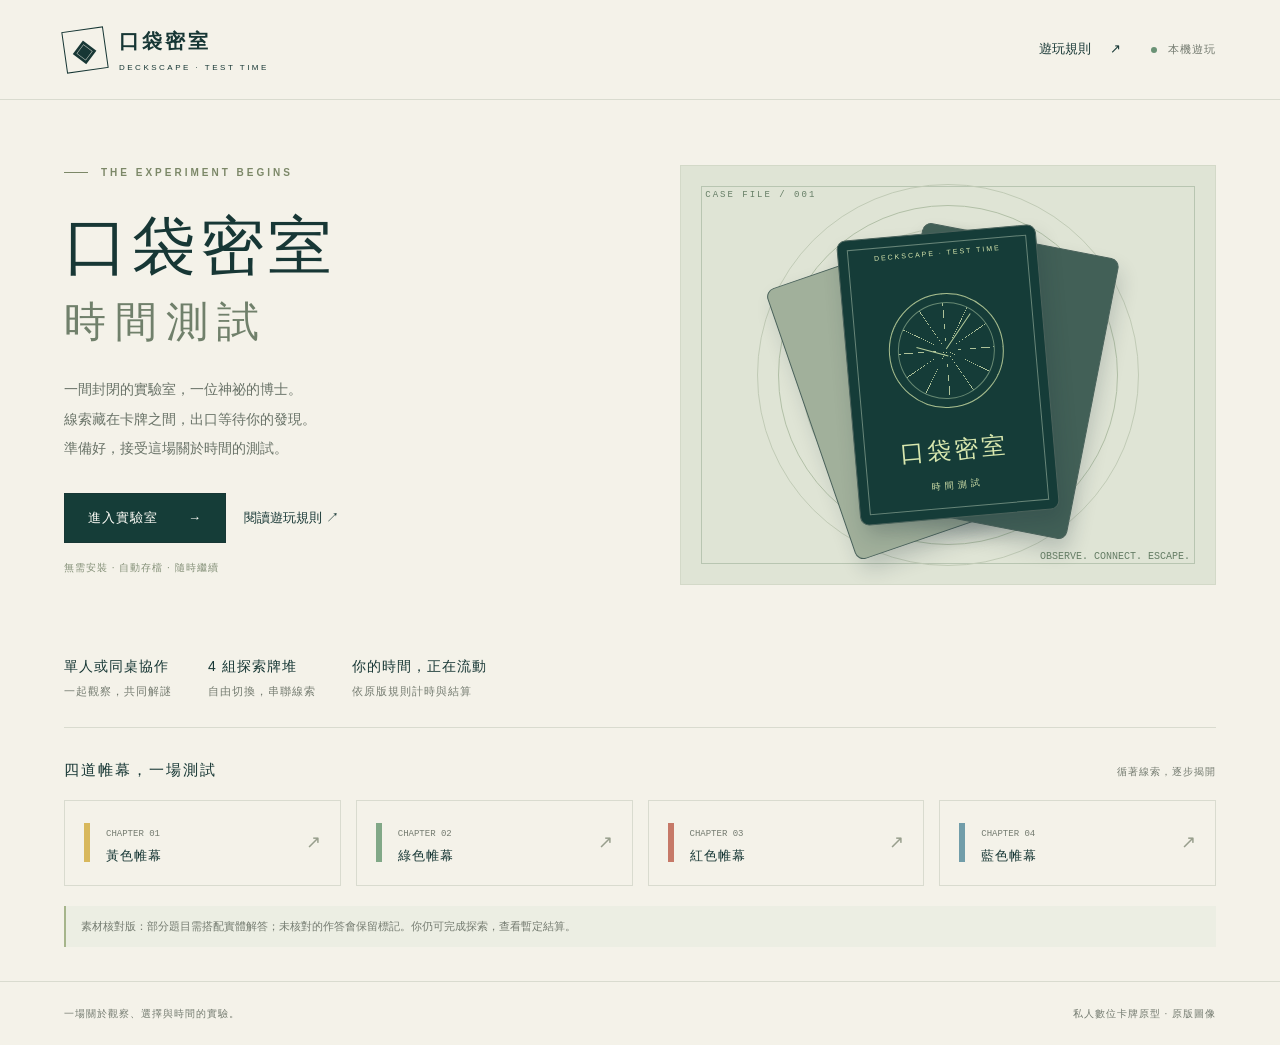
==== index.html @ a0c1925c "Add files via upload" ====
<!doctype html>
<html lang="zh-Hant">
<head>
  <meta charset="utf-8">
  <meta name="viewport" content="width=device-width, initial-scale=1">
  <meta name="theme-color" content="#102a2a">
  <meta name="description" content="口袋密室：時間測試。以原版卡牌進行的本機解謎遊戲。">
  <title>口袋密室 · 時間測試</title>
  <link rel="stylesheet" href="css/style.css">
  <script defer src="js/cards.js"></script>
  <script defer src="js/puzzles.js"></script>
  <script defer src="js/game.js"></script>
  <script defer src="js/ui.js"></script>
</head>
<body>
  <header class="site-header">
    <a class="brand" href="#" id="home-link" aria-label="回到首頁"><span class="brand-mark">◈</span><span>口袋密室<small>DECKSCAPE · TEST TIME</small></span></a>
    <nav aria-label="主選單"><button class="text-button" id="rules-button">遊玩規則 <span>↗</span></button><span class="local-badge"><i></i> 本機遊玩</span></nav>
  </header>
  <main id="app"></main>
  <footer><span>一場關於觀察、選擇與時間的實驗。</span><span>私人數位卡牌原型 · 原版圖像</span></footer>
  <dialog id="modal" aria-labelledby="modal-title"><div class="modal-header"><h2 id="modal-title"></h2><button class="icon-button" id="modal-close" aria-label="關閉視窗">×</button></div><div id="modal-content"></div></dialog>
  <div id="toast" role="status" aria-live="polite"></div>
  <noscript>這個遊戲需要開啟瀏覽器的 JavaScript。</noscript>
</body>
</html>
---- css/style.css ----
@charset "UTF-8";
:root{--paper:#f4f2e9;--ink:#173735;--muted:#747b70;--line:#d9dbcf;--green:#153d38;--accent:#cfdd88;--white:#fffef8;--serif:"Noto Serif TC","PMingLiU",serif;--sans:"Microsoft JhengHei","PingFang TC",sans-serif}
*{box-sizing:border-box}body{margin:0;color:var(--ink);background:var(--paper);font-family:var(--sans);font-size:15px;line-height:1.7}button,input,textarea,select{font:inherit}button,a,input,textarea,select{-webkit-tap-highlight-color:transparent}button{cursor:pointer}button:disabled{cursor:not-allowed;opacity:.5}a{color:inherit;text-decoration:none}button:focus-visible,a:focus-visible,input:focus-visible,textarea:focus-visible,select:focus-visible{outline:3px solid #6b9b76;outline-offset:4px}button{color:inherit}::selection{background:#d1dc9b}img{max-width:100%;display:block}.site-header{max-width:1440px;margin:auto;min-height:100px;padding:24px 5%;display:flex;align-items:center;justify-content:space-between;border-bottom:1px solid var(--line)}.brand{display:flex;gap:13px;align-items:center;font-weight:700;font-size:20px;letter-spacing:3px}.brand-mark{width:42px;height:42px;border:1px solid var(--ink);display:grid;place-items:center;font-size:29px;line-height:1;transform:rotate(-8deg)}.brand small{display:block;font-size:8px;letter-spacing:2.5px;font-weight:500;margin-top:3px}nav{display:flex;gap:30px;align-items:center}.text-button{background:none;border:0;padding:8px 0;font-size:13px}.text-button span{margin-left:15px}.local-badge{font-size:11px;letter-spacing:1px;color:var(--muted)}.local-badge i{display:inline-block;width:6px;height:6px;border-radius:100%;background:#6a9275;margin-right:7px}main{max-width:1440px;margin:auto;min-height:calc(100vh - 173px)}footer{max-width:1440px;margin:0 auto;padding:23px 5%;display:flex;justify-content:space-between;color:var(--muted);font-size:10px;letter-spacing:1px;border-top:1px solid var(--line)}.eyebrow{font-size:10px;font-weight:700;letter-spacing:3px;color:#7c8868;margin:0 0 23px;display:flex;align-items:center;gap:13px}.eyebrow::before{content:"";width:24px;height:1px;background:currentColor}.home{padding:60px 5% 34px}.hero{display:grid;grid-template-columns:1fr 1fr;gap:7%;align-items:center;min-height:430px}.hero h1{font-family:var(--serif);font-weight:500;font-size:clamp(40px,5vw,72px);line-height:1.35;letter-spacing:4px;margin:0 0 25px}.hero h1 span{display:block;color:#70806b;font-size:.65em;letter-spacing:9px;margin-top:4px}.hero-description{font-size:14px;max-width:360px;color:#687267;line-height:2.1}.hero-actions{display:flex;align-items:center;gap:18px;margin-top:30px;flex-wrap:wrap}.button{border:1px solid var(--ink);padding:13px 23px;background:var(--green);color:var(--white);font-size:13px;letter-spacing:1px;display:inline-flex;justify-content:center;align-items:center;gap:30px;transition:background .2s,transform .2s}.button:hover{background:#26554b;transform:translateY(-1px)}.button.secondary{background:transparent;color:var(--ink);border-color:#c9cec0}.button.secondary:hover{background:#e8ebdc}.button.light{background:var(--accent);color:var(--ink);border-color:var(--accent)}.button.danger{border-color:#a35243;background:#a35243}.hero-fineprint{font-size:10px;letter-spacing:1px;color:#849078;margin-top:16px}.art{position:relative;height:420px;background:#dfe4d5;overflow:hidden;border:1px solid #d3d9c8;display:grid;place-items:center}.art:before{content:"";position:absolute;inset:20px;border:1px solid #b8c5b1}.art-circle{width:340px;height:340px;border:1px solid #b2c0a7;border-radius:100%;position:absolute}.art-circle:before,.art-circle:after{content:"";position:absolute;border:1px solid #c1cbb6;border-radius:100%;inset:22px}.art-circle:after{inset:-22px}.art-label{position:absolute;left:24px;top:24px;font:9px monospace;letter-spacing:2px;color:#657d65}.art-bottom{position:absolute;bottom:22px;right:25px;font:10px monospace;color:#657d65}.cover-card{width:200px;height:286px;position:absolute;border-radius:9px;box-shadow:4px 12px 20px #162c3330;border:1px solid #4a625b;overflow:hidden}.cover-card.back-one{background:#a1b09b;transform:rotate(-19deg) translate(-46px,4px)}.cover-card.back-two{background:#426057;transform:rotate(11deg) translate(47px,-3px)}.cover-card.main{background:#153c38;color:#d8e7ae;transform:rotate(-5deg);padding:14px;text-align:center}.cover-card.main:before{content:"";position:absolute;inset:9px;border:1px solid #678578;pointer-events:none}.cover-card .tiny{font-size:7px;letter-spacing:2px}.clock-face{width:115px;height:115px;border:1px solid #a8be8e;border-radius:100%;margin:34px auto 22px;position:relative;background:repeating-conic-gradient(from 0deg,#aec299 0deg 1deg,transparent 1deg 30deg);box-shadow:inset 0 0 0 8px #153c38,inset 0 0 0 9px #668872}.clock-face:before{content:"";position:absolute;background:#b8ce9c;width:1px;height:43px;left:50%;top:12px;transform-origin:bottom;transform:rotate(39deg)}.clock-face:after{content:"";position:absolute;background:#b8ce9c;width:33px;height:1px;top:50%;left:26px;transform:rotate(20deg)}.cover-name{font-family:var(--serif);font-size:24px;letter-spacing:3px}.cover-sub{font-size:9px;letter-spacing:4px;margin-top:7px}.home-meta{display:flex;gap:36px;padding:27px 0;border-bottom:1px solid var(--line);margin-top:38px}.home-meta span{color:var(--muted);font-size:11px;letter-spacing:1px}.home-meta strong{display:block;color:var(--ink);font-size:14px;font-weight:500;margin-bottom:3px}.section-top{display:flex;align-items:baseline;justify-content:space-between;margin:29px 0 17px}.section-top h2{font-weight:500;font-size:15px;letter-spacing:2px;margin:0}.section-top span{color:var(--muted);font-size:10px;letter-spacing:1px}.curtain-grid{display:grid;grid-template-columns:repeat(4,1fr);gap:15px}.curtain-tile{border:1px solid var(--line);padding:17px 19px;display:flex;align-items:center;gap:16px;position:relative}.swatch{width:6px;height:39px;background:var(--deck-color)}.curtain-tile small{font:9px monospace;color:var(--muted)}.curtain-tile h3{margin:2px 0 0;font-size:13px;font-weight:500;letter-spacing:1px}.tile-end{margin-left:auto;color:#989f8d;font-size:18px}.notice{font-size:11px;line-height:1.8;color:#747b70;background:#eceee3;border-left:2px solid #a6b58b;padding:11px 15px;margin:20px 0 0}.notice.warning{color:#854935;background:#f4e6d9;border-color:#b47a5b}.game{padding:27px 5% 35px}.game-top{display:flex;align-items:center;justify-content:space-between;gap:20px;margin-bottom:24px}.game-top h1{font-size:22px;font-family:var(--serif);font-weight:500;letter-spacing:2px;margin:0}.game-top p{font-size:11px;color:var(--muted);margin:3px 0}.metrics{display:flex;align-items:center;gap:22px}.metric{min-width:57px}.metric span{display:block;font-size:9px;letter-spacing:1px;color:var(--muted)}.metric strong{font-family:monospace;font-size:20px;font-weight:400}.metric.timer strong{font-size:24px}.game-layout{display:grid;grid-template-columns:185px minmax(290px,1fr) 265px;gap:23px;align-items:start}.deck-list{display:flex;flex-direction:column;gap:10px}.deck-button{border:1px solid var(--line);border-left:3px solid var(--deck-color);padding:13px 13px;text-align:left;background:transparent;width:100%}.deck-button.active{background:var(--white);border-color:var(--deck-color)}.deck-button .deck-name{font-size:13px;display:block}.deck-button small{color:var(--muted);font-size:9px}.deck-number{font:9px monospace;color:var(--muted);display:block;margin-bottom:5px}.deck-progress{height:2px;background:#dde1d1;margin-top:11px}.deck-progress span{display:block;background:var(--deck-color);height:100%}.side-heading{font-size:10px;letter-spacing:2px;color:var(--muted);font-weight:500;margin:0 0 12px}.side-tools{display:flex;flex-direction:column;gap:9px;margin-top:23px}.side-tools button{background:none;border:1px solid var(--line);text-align:left;font-size:11px;padding:10px 12px}.card-table{background:#e2e7da;min-height:430px;padding:17px;border:1px solid #d3dbc9;position:relative;text-align:center}.card-topline{display:flex;justify-content:space-between;font-size:9px;color:#677b66;letter-spacing:2px;margin-bottom:14px}.card-holder{display:flex;align-items:center;justify-content:center;min-height:330px}.game-card{max-height:580px;max-width:100%;width:auto;box-shadow:0 8px 20px #26392320;border-radius:9px;cursor:zoom-in}.card-controls{display:flex;gap:8px;justify-content:center;align-items:center;margin-top:16px;font-size:10px;color:#657763}.card-controls button{background:none;border:1px solid #bac8ad;color:#4a684e;padding:5px 12px;font-size:10px}.card-controls .arrow{border:0;font-size:16px;padding:0 8px}.interaction{padding:20px;background:var(--white);border:1px solid var(--line);margin-top:16px;text-align:left}.interaction h2{font-size:16px;font-weight:500;margin:0 0 10px}.interaction p{font-size:12px;color:#6f7a6a}.interaction .button{padding:11px 16px;font-size:12px;gap:12px}.input-label{display:block;font-size:12px;margin:0 0 10px}.answer-field,textarea,select{background:#fafbf5;border:1px solid #c9d0bd;color:var(--ink);padding:12px;width:100%;border-radius:0}.answer-field{margin-bottom:12px}.answer-options{display:flex;flex-wrap:wrap;gap:8px;margin-bottom:12px}.answer-options label{border:1px solid #cad0be;padding:8px 12px;cursor:pointer;font-size:12px}.answer-options label:has(input:checked){background:#dde8c6;border-color:#8d9f78}.answer-options input{accent-color:var(--green);margin-right:6px}.answer-row{display:flex;gap:12px;align-items:center;flex-wrap:wrap}.answer-row small{font-size:10px;color:var(--muted)}.result-tag{font-size:11px;font-weight:700;color:#56794c;letter-spacing:1px}.result-tag.wrong{color:#a85c40}.result-tag.pending{color:#946f30}.recorded-answer{overflow-wrap:anywhere;background:#edf0e4;padding:10px 12px;font-size:12px}.manual-actions{display:flex;gap:8px;flex-wrap:wrap}.manual-actions button{padding:8px 12px!important}.check-label{display:flex;gap:8px;align-items:start;font-size:11px;margin:13px 0}.inventory{background:#e9eddf;border:1px solid var(--line);padding:17px}.inventory-header{display:flex;justify-content:space-between;align-items:center;margin-bottom:15px}.inventory-header h2{font-size:13px;margin:0;font-weight:500;letter-spacing:1px}.inventory-header span{font:10px monospace;color:var(--muted)}.inventory-grid{display:grid;grid-template-columns:repeat(2,1fr);gap:9px}.item-button{background:var(--white);padding:8px;border:1px solid #d2d8c6;text-align:center;min-width:0}.item-button img{height:90px;width:100%;object-fit:contain}.item-button span{font-size:10px;display:block;margin-top:6px}.empty-inventory{padding:35px 5px;text-align:center;font-size:11px;color:#7a896f;border:1px dashed #bac6aa}.empty-inventory b{display:block;font-size:32px;font-weight:400;margin-bottom:10px}.notebook{margin-top:22px}.notebook label{display:flex;justify-content:space-between;font-size:12px;margin-bottom:8px}.notebook label small{font-size:9px;color:var(--muted)}.notebook textarea{min-height:125px;font-size:12px;line-height:1.9;resize:vertical;background:repeating-linear-gradient(#f4f2e9 0px,#f4f2e9 27px,#d9dbcf 28px)}.help-note{font-size:10px;color:#7d8874;line-height:1.9;margin:15px 0}.complete-deck{padding:110px 20px;color:#59724f}.complete-deck strong{display:block;font-size:30px;margin-bottom:14px}.intro-progress{font-size:11px;color:var(--muted);line-height:1.9}.intro-dots{display:flex;gap:4px;margin:15px 0;flex-wrap:wrap}.intro-dots i{height:4px;width:18px;background:#dde1d2}.intro-dots i.done{background:#74906b}.summary{max-width:1000px;margin:auto;padding:42px 5%}.summary h1{font-family:var(--serif);font-size:40px;font-weight:500;margin:0 0 10px}.summary-layout{display:grid;grid-template-columns:1fr 310px;gap:38px;margin-top:27px}.summary-card{max-height:540px;border-radius:9px}.summary-stats{display:grid;grid-template-columns:repeat(2,1fr);gap:20px;margin:28px 0}.summary-stats div{border-top:1px solid var(--line);padding-top:12px}.summary-stats span{display:block;font-size:11px;color:var(--muted)}.summary-stats strong{font:25px monospace}.summary-rating{font-size:20px;line-height:1.6}.summary-actions{display:flex;gap:12px;flex-wrap:wrap;margin-top:24px}.summary h2{font-size:15px;font-weight:500}.ending-choice{display:grid;grid-template-columns:repeat(2,1fr);gap:8px;margin-bottom:16px}.ending-choice label{font-size:12px;border:1px solid var(--line);padding:10px}.ending-choice label:has(input:checked){background:#e5edce}.ending-choice input{accent-color:var(--green)}dialog{border:1px solid #b8c5ad;padding:0;max-width:min(94vw,960px);width:650px;max-height:92vh;background:var(--paper);color:var(--ink);box-shadow:0 30px 100px #0005}dialog::backdrop{background:#102a2bd9;backdrop-filter:blur(3px)}.modal-header{padding:15px 22px;border-bottom:1px solid var(--line);display:flex;align-items:center;justify-content:space-between;position:sticky;top:0;background:var(--paper);z-index:2}.modal-header h2{font-size:17px;font-weight:500;margin:0}.icon-button{background:none;border:0;font-size:28px;line-height:1;padding:7px}#modal-content{padding:23px;font-size:13px}.rule-list{padding-left:20px}.rule-list li{padding:7px 0}.modal-actions{display:flex;gap:10px;justify-content:flex-end;margin-top:25px;flex-wrap:wrap}.viewer-tools{display:flex;justify-content:center;gap:8px;margin-bottom:18px;flex-wrap:wrap}.viewer-tools button{font-size:11px;padding:7px 12px;background:#e5eadb;border:1px solid #c1ccb4}.viewer-viewport{overflow:auto;max-height:66vh;text-align:center}.viewer-viewport img{margin:auto;max-height:65vh;object-fit:contain;transform-origin:center;transition:transform .15s}.viewer-viewport.zoomed img{max-height:none;max-width:none;width:900px}.reference-grid{display:flex;align-items:flex-start;gap:12px;overflow:auto;max-height:66vh}.reference-grid img{max-width:48%;object-fit:contain;max-height:62vh}.hint-canvas{display:block;width:100%;height:auto;background:#e3deab;margin-top:15px}.log-entry{border-bottom:1px solid var(--line);padding:12px 0;font-size:12px}.log-entry strong{display:block}.log-entry p{margin:5px 0;overflow-wrap:anywhere}.history-grid{display:grid;grid-template-columns:repeat(3,1fr);gap:12px}.history-grid button{border:1px solid var(--line);background:var(--white);padding:10px;font-size:11px}.history-grid img{height:140px;object-fit:contain;margin:auto auto 8px}.developer-bar{background:#803d34;color:white;padding:10px 20px;text-align:center;font-size:12px}#toast{position:fixed;bottom:24px;left:50%;transform:translateX(-50%);background:var(--green);color:var(--white);padding:12px 23px;font-size:12px;z-index:5;max-width:90vw;opacity:0;pointer-events:none;transition:opacity .2s}#toast.visible{opacity:1}.muted{color:var(--muted)}.hidden{display:none!important}
@media(min-width:1500px){.hero{min-height:490px}.art{height:450px}}
@media(max-width:1100px){.game-layout{grid-template-columns:155px minmax(260px,1fr) 210px;gap:15px}.game{padding:23px 3%}.item-button img{height:75px}.hero{gap:4%}.art{height:380px}.curtain-tile{padding:14px 12px}.hero h1{font-size:52px}}
@media(max-width:820px){.game-layout{grid-template-columns:1fr 220px}.left-sidebar{grid-column:1/-1}.deck-list{flex-direction:row}.deck-button{padding:9px;flex:1}.deck-number{display:none}.side-tools{flex-direction:row;margin-top:10px}.intro-progress{display:none}.game-top{align-items:start}.metrics{gap:14px}.hero h1{font-size:43px}.art{height:350px}.cover-card{width:170px;height:250px}.clock-face{margin:26px auto 14px;width:104px;height:104px}.hero-description{font-size:12px}.home{padding-top:38px}.curtain-grid{grid-template-columns:repeat(2,1fr)}.local-badge{display:none}.summary-layout{grid-template-columns:1fr 260px;gap:22px}}
@media(max-width:600px){.site-header{min-height:80px;padding:18px 6%}.brand{font-size:17px}.brand-mark{width:34px;height:34px}.brand small{font-size:7px}.text-button{font-size:11px}.home{padding:32px 6%}.hero{grid-template-columns:1fr;gap:28px}.hero h1{font-size:49px;margin-bottom:17px}.eyebrow{margin-bottom:18px}.hero-description{font-size:13px;max-width:100%}.art{height:290px}.art-circle{width:265px;height:265px}.cover-card{width:160px;height:225px}.clock-face{width:90px;height:90px;margin:23px auto 12px}.clock-face:before{height:32px}.clock-face:after{left:17px}.cover-name{font-size:21px}.hero-actions{margin-top:22px}.home-meta{gap:21px;margin-top:12px;padding:25px 0}.home-meta strong{font-size:12px}.home-meta span{font-size:9px}.section-top span{font-size:9px}.curtain-tile{gap:11px}.curtain-tile h3{font-size:12px}.game{padding:23px 4%}.game-top{gap:10px}.game-top h1{font-size:19px}.game-top p{font-size:9px}.metric{min-width:30px}.metric strong{font-size:17px}.metric.timer strong{font-size:19px}.metrics{gap:12px}.metric span{font-size:8px}.game-layout{display:flex;flex-direction:column;gap:18px}.left-sidebar,.center-column,.right-sidebar{width:100%}.deck-list{gap:5px}.deck-button .deck-name{font-size:11px;white-space:nowrap}.deck-button small{font-size:8px}.deck-button{padding:9px 7px}.card-table{padding:13px}.game-card{max-height:580px}.inventory-grid{grid-template-columns:repeat(4,1fr)}.item-button img{height:76px}.item-button{padding:5px}.item-button span{font-size:9px}.inventory{padding:13px}.notebook{margin-top:18px}.game-top .text-button{display:none}footer{padding:20px 6%;font-size:9px;gap:10px}footer span:last-child{display:none}.summary{padding:28px 6%}.summary h1{font-size:33px}.summary-layout{display:flex;flex-direction:column-reverse}.summary-card{max-height:420px;margin:auto}.summary-stats{gap:17px}.summary-rating{font-size:18px}.history-grid{grid-template-columns:repeat(2,1fr)}#modal-content{padding:17px}.modal-header{padding:12px 17px}.reference-grid{flex-direction:column;align-items:center}.reference-grid img{max-width:100%;max-height:none}.manual-actions .button{width:100%}}
.hint-area{margin-bottom:18px}.hint-card-grid{display:grid;grid-template-columns:repeat(2,minmax(0,1fr));gap:9px}.item-button .hint-card-preview{display:block;aspect-ratio:583 / 748;background-size:200% 100%;background-repeat:no-repeat;margin:0}
.compare-instructions{margin:0 0 14px;color:var(--muted);font-size:12px}.compare-pickers{display:grid;grid-template-columns:repeat(2,minmax(0,1fr));gap:12px;margin-bottom:14px}.compare-pickers label{min-width:0;font-size:11px}.compare-pickers select{margin-top:5px;padding:9px;font-size:12px}.compare-toolbar{justify-content:flex-start;margin-bottom:12px}.compare-stage{position:relative;width:100%;height:clamp(240px,46vh,520px);overflow:hidden;border:1px solid #bac8ad;background-color:#e2e7da;background-image:radial-gradient(#a9b8a7 1px,transparent 1px);background-size:18px 18px;isolation:isolate}.compare-object{position:absolute;cursor:grab;touch-action:none;user-select:none;-webkit-user-select:none;transform-origin:center;outline:1px solid #425e4938;outline-offset:3px;box-shadow:0 4px 15px #26392325}.compare-object img{width:100%;height:100%;max-width:none;pointer-events:none}.compare-object.selected{outline:2px dashed #365b46}.compare-object:focus-visible{outline:3px solid #6b9b76;outline-offset:4px}.compare-object.dragging{cursor:grabbing}.compare-selection{display:flex;gap:8px;align-items:center;flex-wrap:wrap;margin:13px 0}.compare-selection button{font-size:11px;max-width:100%;overflow-wrap:anywhere;background:transparent;border:1px solid #bac8ad;padding:7px 12px}.compare-selection button[aria-pressed="true"]{background:var(--green);color:var(--white);border-color:var(--green)}.compare-selection span{font-size:10px}.compare-controls{display:grid;grid-template-columns:repeat(3,minmax(0,1fr));gap:18px}.compare-controls label{font-size:11px;min-width:0}.compare-controls output{float:right;font-family:monospace;color:var(--muted)}.compare-controls input{display:block;width:100%;margin:10px 0;accent-color:var(--green);cursor:pointer}
@media(max-width:600px){.compare-pickers{gap:8px}.compare-toolbar{gap:6px}.compare-toolbar button{padding:6px 8px;font-size:10px}.compare-controls{gap:10px}.compare-stage{height:clamp(230px,40vh,380px)}}
@media(prefers-reduced-motion:reduce){*,*:before,*:after{transition:none!important;scroll-behavior:auto!important}}
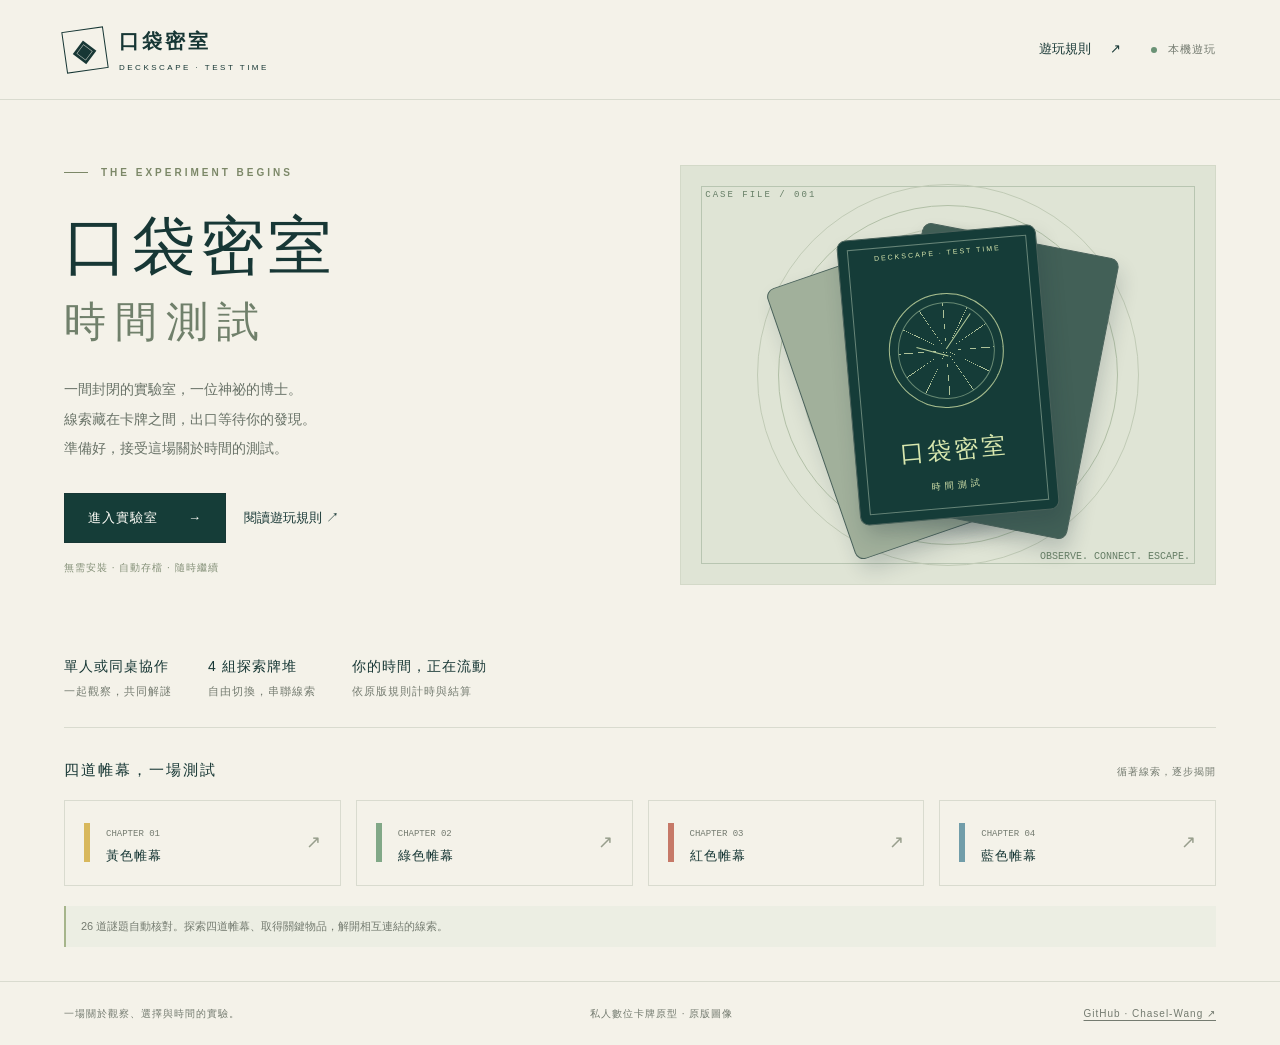
==== commit 17b98769: "Add files via upload" ====
--- a/index.html
+++ b/index.html
@@ -18,7 +18,7 @@
     <nav aria-label="主選單"><button class="text-button" id="rules-button">遊玩規則 <span>↗</span></button><span class="local-badge"><i></i> 本機遊玩</span></nav>
   </header>
   <main id="app"></main>
-  <footer><span>一場關於觀察、選擇與時間的實驗。</span><span>私人數位卡牌原型 · 原版圖像</span></footer>
+  <footer><span>一場關於觀察、選擇與時間的實驗。</span><span class="footer-meta">私人數位卡牌原型 · 原版圖像</span><a class="footer-github" href="https://github.com/Chasel-Wang" target="_blank" rel="noopener noreferrer">GitHub · Chasel-Wang ↗</a></footer>
   <dialog id="modal" aria-labelledby="modal-title"><div class="modal-header"><h2 id="modal-title"></h2><button class="icon-button" id="modal-close" aria-label="關閉視窗">×</button></div><div id="modal-content"></div></dialog>
   <div id="toast" role="status" aria-live="polite"></div>
   <noscript>這個遊戲需要開啟瀏覽器的 JavaScript。</noscript>
--- a/css/style.css
+++ b/css/style.css
@@ -9,3 +9,8 @@
 .compare-instructions{margin:0 0 14px;color:var(--muted);font-size:12px}.compare-pickers{display:grid;grid-template-columns:repeat(2,minmax(0,1fr));gap:12px;margin-bottom:14px}.compare-pickers label{min-width:0;font-size:11px}.compare-pickers select{margin-top:5px;padding:9px;font-size:12px}.compare-toolbar{justify-content:flex-start;margin-bottom:12px}.compare-stage{position:relative;width:100%;height:clamp(240px,46vh,520px);overflow:hidden;border:1px solid #bac8ad;background-color:#e2e7da;background-image:radial-gradient(#a9b8a7 1px,transparent 1px);background-size:18px 18px;isolation:isolate}.compare-object{position:absolute;cursor:grab;touch-action:none;user-select:none;-webkit-user-select:none;transform-origin:center;outline:1px solid #425e4938;outline-offset:3px;box-shadow:0 4px 15px #26392325}.compare-object img{width:100%;height:100%;max-width:none;pointer-events:none}.compare-object.selected{outline:2px dashed #365b46}.compare-object:focus-visible{outline:3px solid #6b9b76;outline-offset:4px}.compare-object.dragging{cursor:grabbing}.compare-selection{display:flex;gap:8px;align-items:center;flex-wrap:wrap;margin:13px 0}.compare-selection button{font-size:11px;max-width:100%;overflow-wrap:anywhere;background:transparent;border:1px solid #bac8ad;padding:7px 12px}.compare-selection button[aria-pressed="true"]{background:var(--green);color:var(--white);border-color:var(--green)}.compare-selection span{font-size:10px}.compare-controls{display:grid;grid-template-columns:repeat(3,minmax(0,1fr));gap:18px}.compare-controls label{font-size:11px;min-width:0}.compare-controls output{float:right;font-family:monospace;color:var(--muted)}.compare-controls input{display:block;width:100%;margin:10px 0;accent-color:var(--green);cursor:pointer}
 @media(max-width:600px){.compare-pickers{gap:8px}.compare-toolbar{gap:6px}.compare-toolbar button{padding:6px 8px;font-size:10px}.compare-controls{gap:10px}.compare-stage{height:clamp(230px,40vh,380px)}}
 @media(prefers-reduced-motion:reduce){*,*:before,*:after{transition:none!important;scroll-behavior:auto!important}}
+footer{flex-wrap:wrap;gap:10px 20px}.footer-github{white-space:nowrap;text-decoration:underline;text-underline-offset:3px}.footer-github:hover{color:var(--green)}@media(max-width:600px){footer .footer-meta{display:none}}
+.sequence-answer{font-family:monospace;font-size:18px;letter-spacing:2px}.sequence-keypad{display:grid;grid-template-columns:repeat(7,minmax(0,1fr));gap:7px;margin:0 0 12px}.sequence-keypad button{border:1px solid #bac8ad;background:#e5eadb;min-height:44px;font-size:15px}.sequence-keypad button:hover{background:#d5dfc6}.sequence-keypad button:active{background:#bdcfa9}.sequence-actions{display:flex;flex-wrap:wrap;gap:8px;margin-bottom:16px}.sequence-actions button{background:transparent;border:1px solid #c9d0bd;padding:7px 12px;font-size:11px}@media(max-width:600px){.sequence-keypad{grid-template-columns:repeat(4,minmax(0,1fr))}}
+.coordinate-fields{display:grid;grid-template-columns:repeat(2,minmax(0,1fr));gap:12px;margin-bottom:16px}.coordinate-fields label{min-width:0;font-size:12px}.coordinate-fields select{display:block;margin-top:7px}
+.rules-home-status{font-size:11px;color:var(--muted);margin:14px 0 0}.rules-intro{margin:0 0 14px;font-size:12px}.rules-reader{max-height:min(46vh,420px);overflow-y:auto;overscroll-behavior:contain;scrollbar-gutter:stable;padding:17px 18px;border:1px solid var(--line);background:#fafbf5}.rules-reader .eyebrow{margin-bottom:12px}.rules-reader .rule-list{margin:0}.rules-reader p:last-child{margin-bottom:0}.rules-progress{font-size:11px;color:var(--muted);margin:13px 0 0}
+.locked-card{display:grid;place-content:center;gap:18px;min-height:300px;width:min(100%,260px);padding:30px;border:1px dashed #a4b49b;background:#d8dfce;color:#657763;font-size:14px}.locked-card span{font-size:48px}.answer-options{margin:0 0 12px;padding:0;border:0;min-width:0}.orientation-options{display:grid;grid-template-columns:repeat(2,minmax(0,1fr));gap:12px;margin-bottom:18px}.orientation-options>p{grid-column:1/-1}.orientation-choice{position:relative;display:flex;align-items:center;flex-direction:column;gap:9px;border:1px solid #cad0be;background:#f1f3e9;padding:12px;cursor:pointer;font-size:11px;min-width:0}.orientation-choice:has(input:checked){border:2px solid var(--green);padding:11px;background:#dde8c6}.orientation-choice input{align-self:flex-start;accent-color:var(--green)}.orientation-preview{position:relative;display:block;width:100%;max-width:210px;aspect-ratio:1;pointer-events:none}.orientation-preview img{position:absolute;inset:10%;width:80%;height:80%;max-width:none;object-fit:contain}.orientation-choice:focus-within{outline:2px solid #6b9b76;outline-offset:3px}
